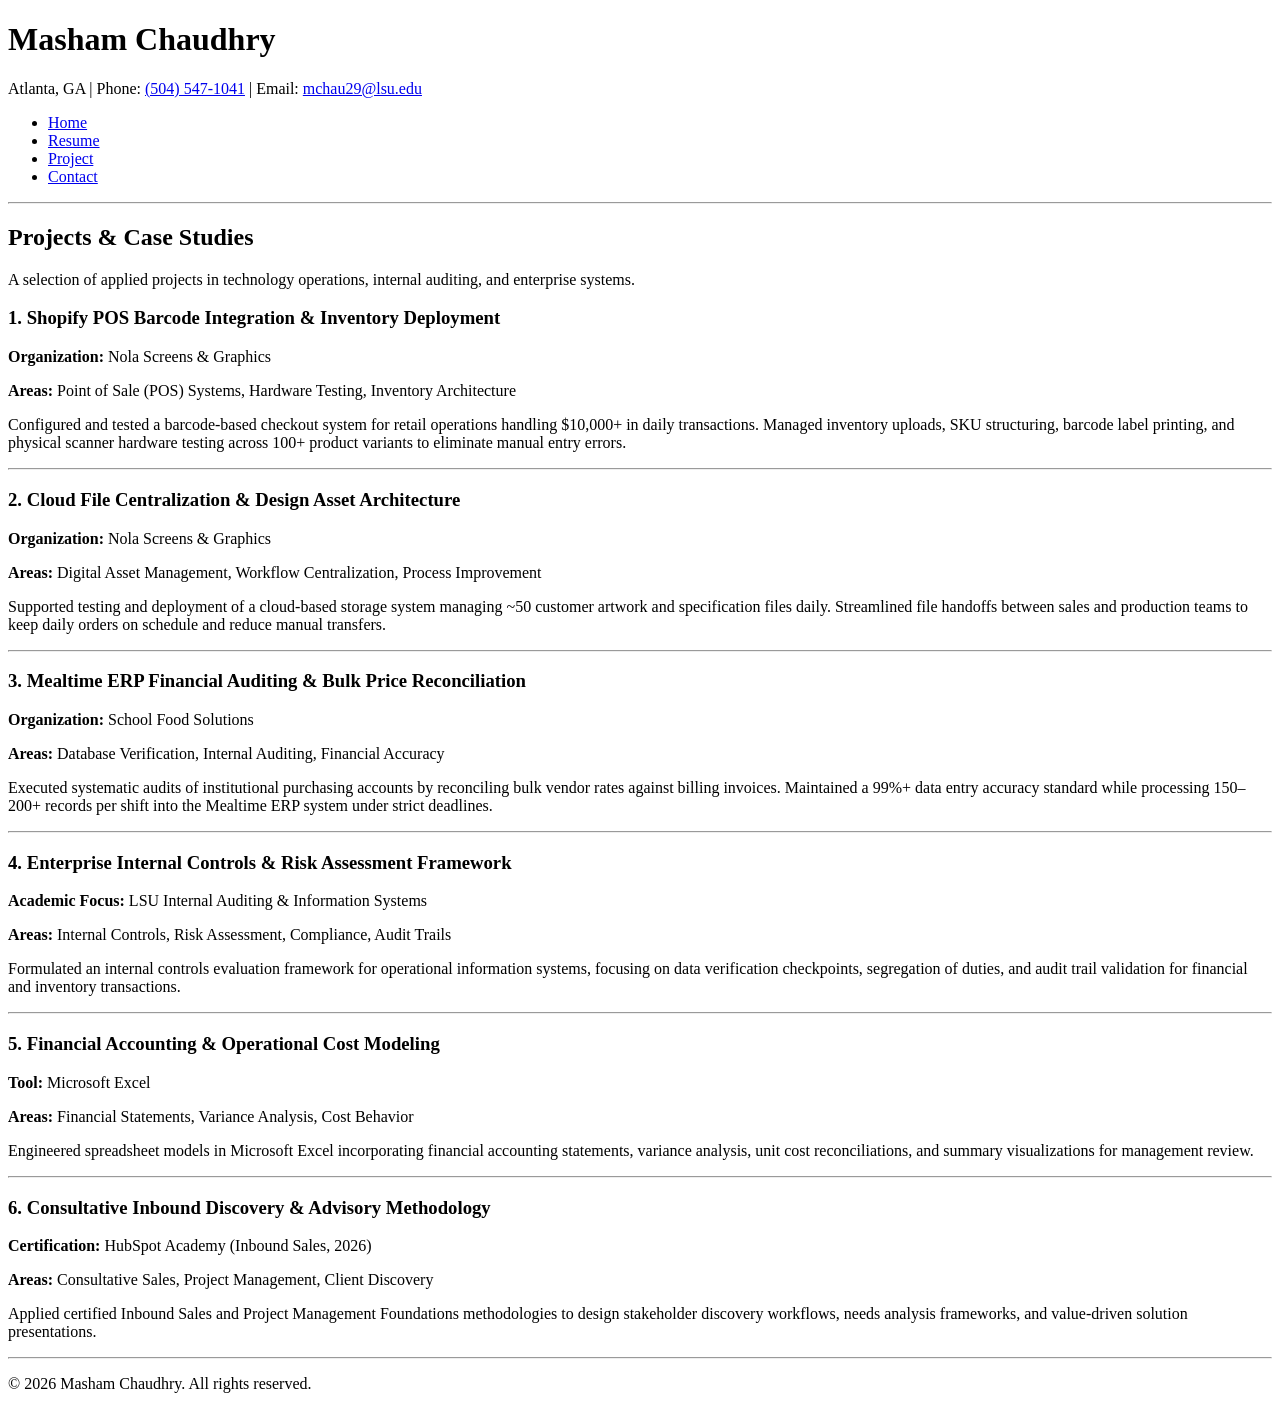
==== project.html @ d4826330 "Initial website" ====
<!DOCTYPE html>
<html lang="en">
<head>
  <meta charset="UTF-8">
  <meta name="viewport" content="width=device-width, initial-scale=1.0">
  <title>Masham Chaudhry - Projects</title>
</head>
<body>

  <!-- Header -->
  <header>
    <h1>Masham Chaudhry</h1>
    <p>
      Atlanta, GA | Phone: <a href="tel:5045471041">(504) 547-1041</a> | Email: <a href="mailto:mchau29@lsu.edu">mchau29@lsu.edu</a>
    </p>

    <!-- Navigation Links -->
    <nav>
      <ul>
        <li><a href="index.html">Home</a></li>
        <li><a href="resume.html">Resume</a></li>
        <li><a href="project.html">Project</a></li>
        <li><a href="index.html#contact">Contact</a></li>
      </ul>
    </nav>
  </header>

  <hr>

  <main>

    <section>
      <h2>Projects &amp; Case Studies</h2>
      <p>A selection of applied projects in technology operations, internal auditing, and enterprise systems.</p>

      <article>
        <h3>1. Shopify POS Barcode Integration &amp; Inventory Deployment</h3>
        <p><strong>Organization:</strong> Nola Screens &amp; Graphics</p>
        <p><strong>Areas:</strong> Point of Sale (POS) Systems, Hardware Testing, Inventory Architecture</p>
        <p>
          Configured and tested a barcode-based checkout system for retail operations handling $10,000+ in daily transactions. Managed inventory uploads, SKU structuring, barcode label printing, and physical scanner hardware testing across 100+ product variants to eliminate manual entry errors.
        </p>
      </article>

      <hr>

      <article>
        <h3>2. Cloud File Centralization &amp; Design Asset Architecture</h3>
        <p><strong>Organization:</strong> Nola Screens &amp; Graphics</p>
        <p><strong>Areas:</strong> Digital Asset Management, Workflow Centralization, Process Improvement</p>
        <p>
          Supported testing and deployment of a cloud-based storage system managing ~50 customer artwork and specification files daily. Streamlined file handoffs between sales and production teams to keep daily orders on schedule and reduce manual transfers.
        </p>
      </article>

      <hr>

      <article>
        <h3>3. Mealtime ERP Financial Auditing &amp; Bulk Price Reconciliation</h3>
        <p><strong>Organization:</strong> School Food Solutions</p>
        <p><strong>Areas:</strong> Database Verification, Internal Auditing, Financial Accuracy</p>
        <p>
          Executed systematic audits of institutional purchasing accounts by reconciling bulk vendor rates against billing invoices. Maintained a 99%+ data entry accuracy standard while processing 150–200+ records per shift into the Mealtime ERP system under strict deadlines.
        </p>
      </article>

      <hr>

      <article>
        <h3>4. Enterprise Internal Controls &amp; Risk Assessment Framework</h3>
        <p><strong>Academic Focus:</strong> LSU Internal Auditing &amp; Information Systems</p>
        <p><strong>Areas:</strong> Internal Controls, Risk Assessment, Compliance, Audit Trails</p>
        <p>
          Formulated an internal controls evaluation framework for operational information systems, focusing on data verification checkpoints, segregation of duties, and audit trail validation for financial and inventory transactions.
        </p>
      </article>

      <hr>

      <article>
        <h3>5. Financial Accounting &amp; Operational Cost Modeling</h3>
        <p><strong>Tool:</strong> Microsoft Excel</p>
        <p><strong>Areas:</strong> Financial Statements, Variance Analysis, Cost Behavior</p>
        <p>
          Engineered spreadsheet models in Microsoft Excel incorporating financial accounting statements, variance analysis, unit cost reconciliations, and summary visualizations for management review.
        </p>
      </article>

      <hr>

      <article>
        <h3>6. Consultative Inbound Discovery &amp; Advisory Methodology</h3>
        <p><strong>Certification:</strong> HubSpot Academy (Inbound Sales, 2026)</p>
        <p><strong>Areas:</strong> Consultative Sales, Project Management, Client Discovery</p>
        <p>
          Applied certified Inbound Sales and Project Management Foundations methodologies to design stakeholder discovery workflows, needs analysis frameworks, and value-driven solution presentations.
        </p>
      </article>
    </section>

  </main>

  <hr>

  <!-- Footer -->
  <footer>
    <p>&copy; 2026 Masham Chaudhry. All rights reserved.</p>
  </footer>

</body>
</html>
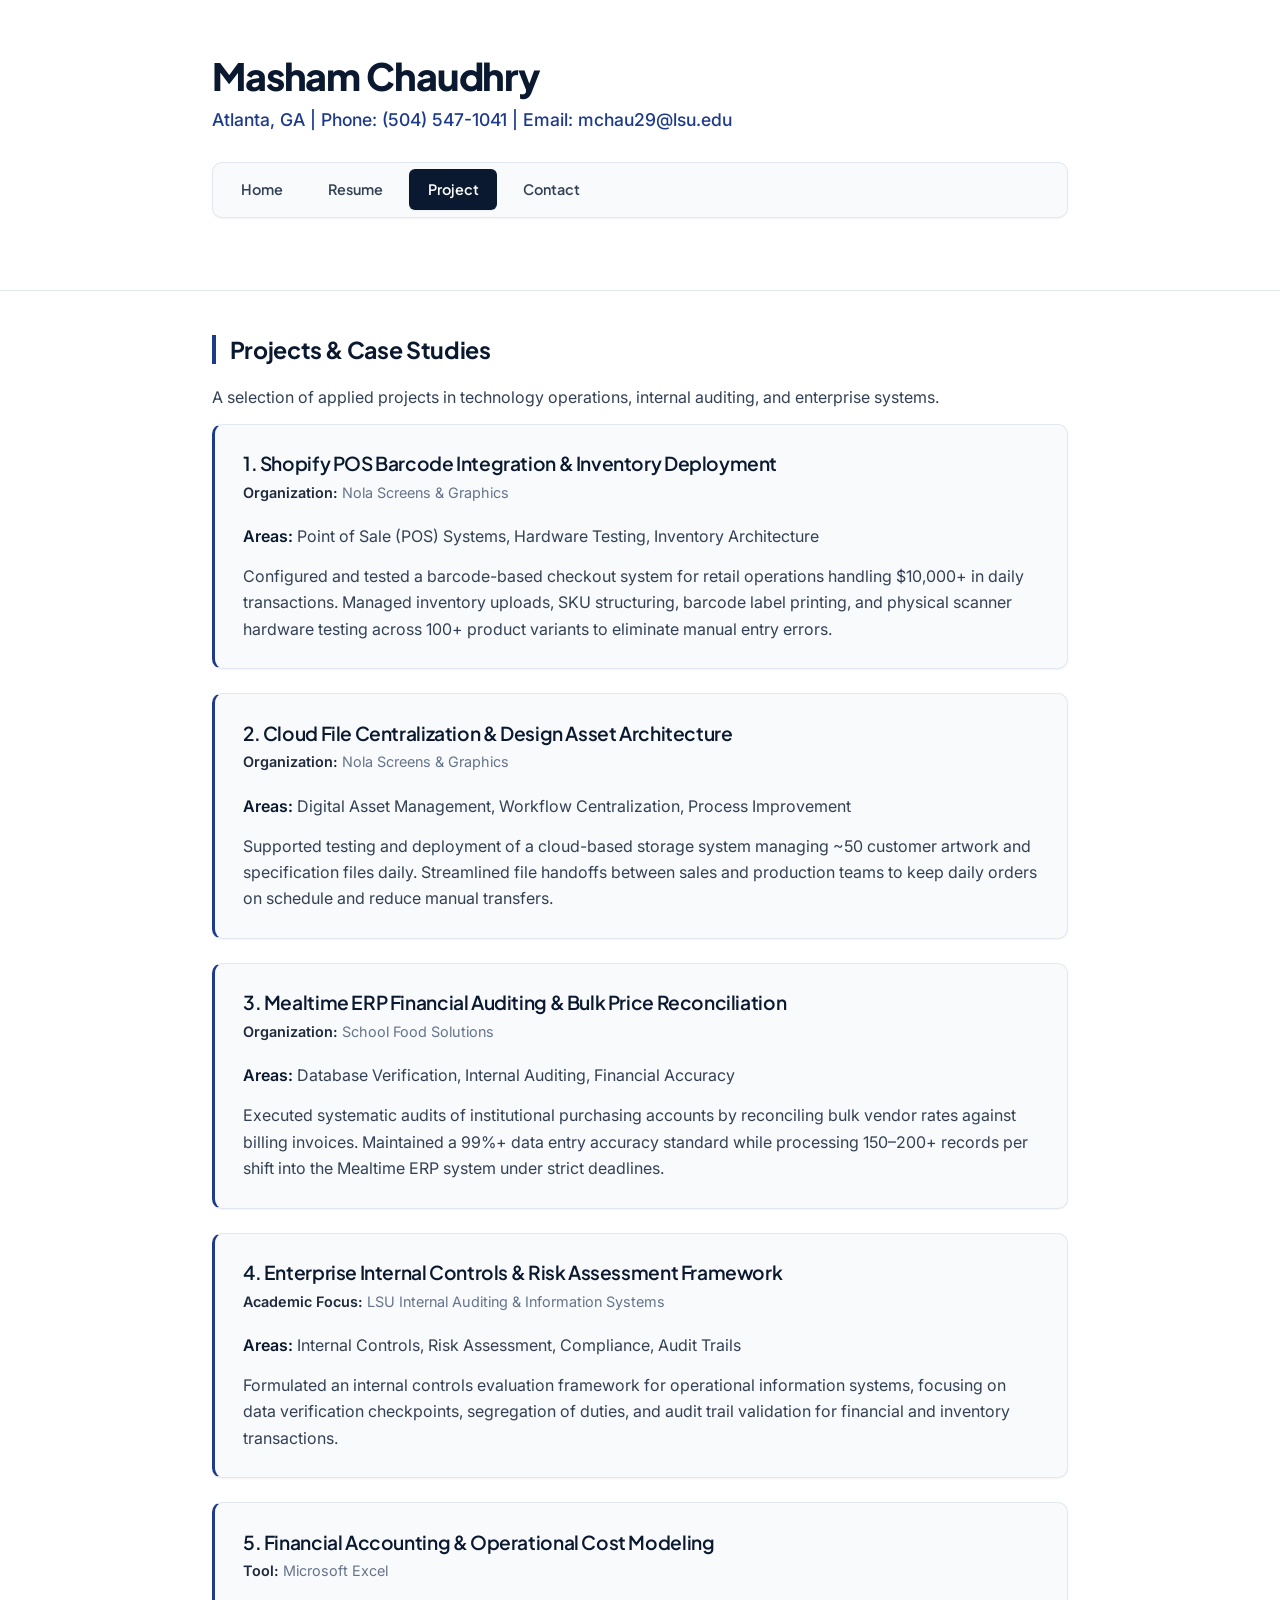
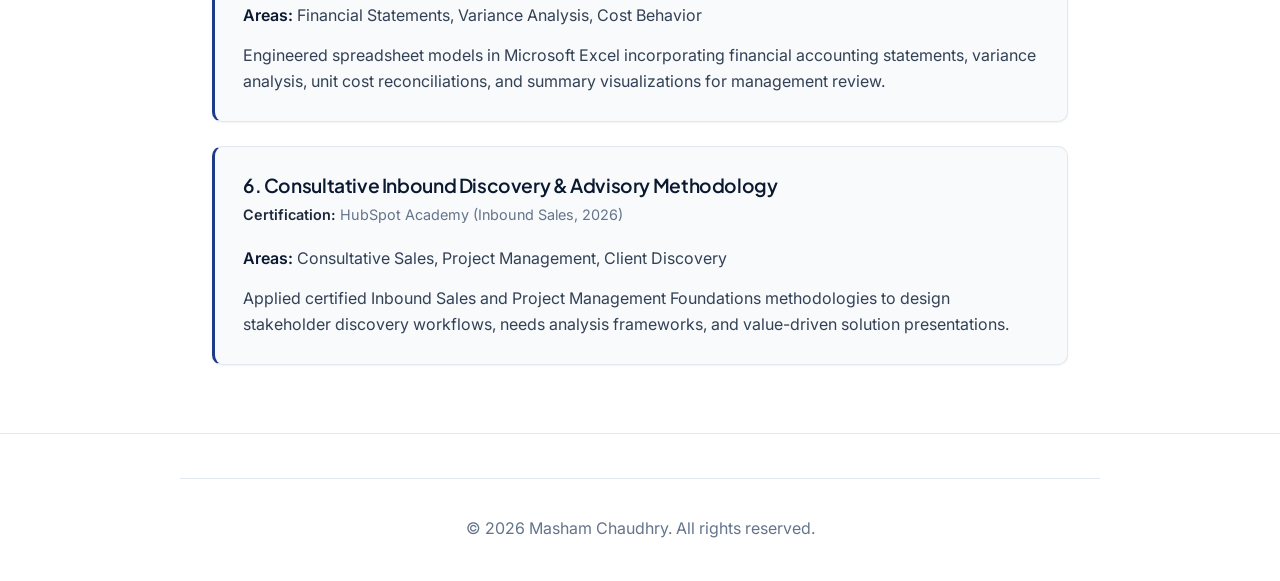
==== commit 2a9d40d0: "Added website styling" ====
--- a/project.html
+++ b/project.html
@@ -4,6 +4,7 @@
   <meta charset="UTF-8">
   <meta name="viewport" content="width=device-width, initial-scale=1.0">
   <title>Masham Chaudhry - Projects</title>
+  <link rel="stylesheet" href="styles.css">
 </head>
 <body>
 
@@ -19,7 +20,7 @@
       <ul>
         <li><a href="index.html">Home</a></li>
         <li><a href="resume.html">Resume</a></li>
-        <li><a href="project.html">Project</a></li>
+        <li><a href="project.html" class="active">Project</a></li>
         <li><a href="index.html#contact">Contact</a></li>
       </ul>
     </nav>
--- a/styles.css
+++ b/styles.css
@@ -0,0 +1,693 @@
+/* ==========================================================================
+   MASHAM CHAUDHRY - PORTFOLIO DESIGN SYSTEM
+   Information Systems & Analytics | LSU E. J. Ourso College of Business
+   Target: Technology Consulting & Analytics Recruiter-Focused Design
+   ========================================================================== */
+
+/* --- Google Fonts --- */
+@import url('https://fonts.googleapis.com/css2?family=Inter:wght@400;500;600;700&family=Plus+Jakarta+Sans:wght@500;600;700;800&display=swap');
+
+/* --- Design Tokens / CSS Variables --- */
+:root {
+  /* Color Palette: Crisp White, Dark Navy, Refined Charcoal */
+  --bg-primary: #FFFFFF;
+  --bg-surface: #F8FAFC;
+  --bg-subtle: #F1F5F9;
+  --bg-card: #FFFFFF;
+
+  /* Executive Navy Accents */
+  --navy-dark: #0A192F;       /* Headings, primary brand text */
+  --navy-slate: #0F172A;      /* Deep slate navy */
+  --navy-primary: #1E3A8A;    /* Corporate blue accent */
+  --navy-hover: #172554;      /* Deep interactive hover */
+  --navy-tint: #EEF2FF;       /* Soft navy background tint */
+  --navy-tint-border: #C7D2FE;/* Subtle navy border */
+
+  /* Charcoal & Neutrals */
+  --charcoal-dark: #1E293B;   /* Sub-headings, high-emphasis text */
+  --charcoal-body: #334155;   /* Primary body reading text */
+  --charcoal-muted: #64748B;  /* Metadata, dates, affiliations */
+  --charcoal-light: #94A3B8;  /* Subtle helper text */
+  --border-light: #E2E8F0;    /* Hairline borders and dividers */
+  --border-medium: #CBD5E1;   /* Input borders and card edges */
+
+  /* LSU Accent (Subtle, tasteful nod) */
+  --lsu-purple-subtle: #F5F3FF;
+  --lsu-gold: #D97706;
+
+  /* Typography */
+  --font-heading: 'Plus Jakarta Sans', -apple-system, BlinkMacSystemFont, "Segoe UI", Roboto, sans-serif;
+  --font-body: 'Inter', -apple-system, BlinkMacSystemFont, "Segoe UI", Roboto, sans-serif;
+
+  /* Shadows */
+  --shadow-sm: 0 1px 2px 0 rgba(15, 23, 42, 0.05);
+  --shadow-md: 0 4px 6px -1px rgba(15, 23, 42, 0.07), 0 2px 4px -2px rgba(15, 23, 42, 0.04);
+  --shadow-lg: 0 10px 15px -3px rgba(15, 23, 42, 0.08), 0 4px 6px -4px rgba(15, 23, 42, 0.03);
+
+  /* Radius & Transitions */
+  --radius-sm: 6px;
+  --radius-md: 10px;
+  --radius-lg: 14px;
+  --radius-pill: 9999px;
+  --transition: all 0.2s cubic-bezier(0.16, 1, 0.3, 1);
+
+  /* Content Width */
+  --container-max-width: 920px;
+}
+
+/* --- Global Reset & Box Sizing --- */
+*, *::before, *::after {
+  box-sizing: border-box;
+  margin: 0;
+  padding: 0;
+}
+
+html {
+  scroll-behavior: smooth;
+  font-size: 16px;
+}
+
+body {
+  background-color: var(--bg-primary);
+  color: var(--charcoal-body);
+  font-family: var(--font-body);
+  line-height: 1.65;
+  -webkit-font-smoothing: antialiased;
+  -moz-osx-font-smoothing: grayscale;
+  min-height: 100vh;
+  display: flex;
+  flex-direction: column;
+}
+
+/* --- Container Alignment --- */
+header, main, footer {
+  width: 100%;
+  max-width: var(--container-max-width);
+  margin-left: auto;
+  margin-right: auto;
+  padding-left: 2rem;
+  padding-right: 2rem;
+}
+
+main {
+  flex-grow: 1;
+}
+
+/* --- Typography Hierarchy --- */
+h1, h2, h3, h4, h5, h6 {
+  font-family: var(--font-heading);
+  color: var(--navy-dark);
+  line-height: 1.25;
+  font-weight: 700;
+  letter-spacing: -0.02em;
+}
+
+h1 {
+  font-size: 2.35rem;
+  font-weight: 800;
+  letter-spacing: -0.03em;
+  margin-bottom: 0.35rem;
+}
+
+h2 {
+  font-size: 1.45rem;
+  font-weight: 700;
+  letter-spacing: -0.015em;
+  color: var(--navy-dark);
+  margin-bottom: 1.25rem;
+  padding-left: 0.85rem;
+  border-left: 4px solid var(--navy-primary);
+  display: flex;
+  align-items: center;
+}
+
+h3 {
+  font-size: 1.15rem;
+  font-weight: 600;
+  color: var(--navy-dark);
+  margin-bottom: 0.35rem;
+}
+
+p {
+  margin-bottom: 0.85rem;
+  font-size: 1rem;
+}
+
+p:last-child {
+  margin-bottom: 0;
+}
+
+strong {
+  font-weight: 600;
+  color: var(--navy-dark);
+}
+
+em {
+  font-style: normal;
+  color: var(--navy-primary);
+  font-weight: 500;
+}
+
+/* --- Links --- */
+a {
+  color: var(--navy-primary);
+  text-decoration: none;
+  font-weight: 500;
+  transition: var(--transition);
+}
+
+a:hover {
+  color: var(--navy-hover);
+  text-decoration: underline;
+  text-underline-offset: 3px;
+}
+
+/* --- Divider Lines (<hr>) --- */
+hr {
+  border: none;
+  border-top: 1px solid var(--border-light);
+  margin: 2.75rem 0;
+}
+
+/* --- Header & Hero Section --- */
+header {
+  padding-top: 3.25rem;
+  padding-bottom: 1.25rem;
+}
+
+header h1 {
+  color: var(--navy-dark);
+}
+
+header p {
+  color: var(--charcoal-body);
+  font-size: 0.975rem;
+  margin-bottom: 0.4rem;
+}
+
+header p:first-of-type {
+  font-size: 1.1rem;
+  color: var(--navy-primary);
+  font-weight: 500;
+  margin-bottom: 0.25rem;
+}
+
+header p:nth-of-type(2) {
+  color: var(--charcoal-muted);
+  font-size: 0.95rem;
+}
+
+header a {
+  color: var(--navy-primary);
+  font-weight: 500;
+}
+
+/* --- Navigation Bar --- */
+nav {
+  margin-top: 1.75rem;
+  margin-bottom: 0.5rem;
+  background-color: var(--bg-surface);
+  border: 1px solid var(--border-light);
+  border-radius: var(--radius-md);
+  padding: 0.4rem 0.6rem;
+  box-shadow: var(--shadow-sm);
+}
+
+nav ul {
+  list-style: none;
+  display: flex;
+  align-items: center;
+  gap: 0.5rem;
+  flex-wrap: wrap;
+}
+
+nav li {
+  margin: 0;
+}
+
+nav a {
+  display: inline-flex;
+  align-items: center;
+  padding: 0.55rem 1.15rem;
+  font-family: var(--font-heading);
+  font-size: 0.9rem;
+  font-weight: 600;
+  color: var(--charcoal-body);
+  text-decoration: none;
+  border-radius: var(--radius-sm);
+  transition: var(--transition);
+}
+
+nav a:hover {
+  color: var(--navy-dark);
+  background-color: rgba(30, 58, 138, 0.08);
+  text-decoration: none;
+}
+
+/* Active navigation item */
+nav a.active,
+nav a[aria-current="page"] {
+  background-color: var(--navy-dark);
+  color: #FFFFFF;
+  box-shadow: var(--shadow-sm);
+}
+
+nav a.active:hover,
+nav a[aria-current="page"]:hover {
+  background-color: var(--navy-primary);
+  color: #FFFFFF;
+}
+
+/* --- Main Sections --- */
+section {
+  margin-bottom: 1.5rem;
+}
+
+/* --- About Me Section (#about) --- */
+#about p {
+  font-size: 1.05rem;
+  line-height: 1.75;
+  color: var(--charcoal-body);
+  margin-bottom: 1rem;
+}
+
+/* --- Skills Section Table (#skills table on index.html) --- */
+table {
+  width: 100%;
+  border-collapse: separate;
+  border-spacing: 0;
+  border: 1px solid var(--border-light);
+  border-radius: var(--radius-md);
+  overflow: hidden;
+  box-shadow: var(--shadow-sm);
+  margin-top: 1.25rem;
+  background-color: #FFFFFF;
+}
+
+th {
+  background-color: var(--navy-dark);
+  color: #FFFFFF;
+  font-family: var(--font-heading);
+  font-weight: 600;
+  font-size: 0.925rem;
+  text-align: left;
+  padding: 0.95rem 1.25rem;
+  letter-spacing: 0.02em;
+  border: none;
+}
+
+td {
+  padding: 1.1rem 1.25rem;
+  border-top: 1px solid var(--border-light);
+  border-left: none;
+  border-right: none;
+  border-bottom: none;
+  font-size: 0.925rem;
+  line-height: 1.6;
+  color: var(--charcoal-body);
+  vertical-align: top;
+}
+
+tbody tr:nth-child(even) {
+  background-color: var(--bg-surface);
+}
+
+tbody tr:hover {
+  background-color: var(--navy-tint);
+}
+
+td:first-child {
+  width: 32%;
+  color: var(--navy-dark);
+}
+
+/* --- Experience & Articles (Cards) --- */
+article {
+  background-color: var(--bg-surface);
+  border: 1px solid var(--border-light);
+  border-left: 3px solid var(--navy-primary);
+  border-radius: var(--radius-md);
+  padding: 1.65rem 1.75rem;
+  margin-bottom: 1.5rem;
+  box-shadow: var(--shadow-sm);
+  transition: var(--transition);
+}
+
+article:hover {
+  border-color: var(--border-medium);
+  border-left-color: var(--navy-dark);
+  box-shadow: var(--shadow-md);
+  transform: translateY(-1px);
+}
+
+article h3 {
+  font-size: 1.2rem;
+  color: var(--navy-dark);
+  margin-bottom: 0.35rem;
+}
+
+article > p:first-of-type {
+  font-size: 0.9rem;
+  color: var(--charcoal-muted);
+  margin-bottom: 1.15rem;
+}
+
+article > p:first-of-type em {
+  font-weight: 600;
+  color: var(--navy-primary);
+}
+
+article > p:first-of-type strong {
+  color: var(--charcoal-dark);
+  font-weight: 600;
+}
+
+article ul {
+  list-style-type: disc;
+  padding-left: 1.35rem;
+  display: flex;
+  flex-direction: column;
+  gap: 0.6rem;
+}
+
+article li {
+  font-size: 0.9375rem;
+  color: var(--charcoal-body);
+  line-height: 1.6;
+}
+
+/* --- Project Articles Specifics (project.html) --- */
+/* Subtle styling for Project metadata rows */
+article p strong {
+  color: var(--navy-dark);
+}
+
+/* Space out the description in project articles */
+main > section article p:last-child {
+  margin-top: 0.85rem;
+  line-height: 1.65;
+  color: var(--charcoal-body);
+}
+
+/* Remove excessive <hr> spacing between project articles */
+main > section hr {
+  display: none;
+}
+
+/* --- Resume Specific Sections (resume.html) --- */
+
+/* Official PDF Download Link */
+a[download] {
+  display: inline-flex;
+  align-items: center;
+  gap: 0.5rem;
+  background-color: var(--navy-dark);
+  color: #FFFFFF;
+  padding: 0.75rem 1.4rem;
+  border-radius: var(--radius-sm);
+  font-family: var(--font-heading);
+  font-weight: 600;
+  font-size: 0.925rem;
+  text-decoration: none;
+  box-shadow: var(--shadow-sm);
+  transition: var(--transition);
+  margin-top: 0.35rem;
+  margin-bottom: 0.25rem;
+}
+
+a[download]::before {
+  content: "↓";
+  font-size: 1.1rem;
+  font-weight: 700;
+  line-height: 1;
+}
+
+a[download]:hover {
+  background-color: var(--navy-primary);
+  color: #FFFFFF;
+  box-shadow: var(--shadow-md);
+  transform: translateY(-1px);
+  text-decoration: none;
+}
+
+/* Resume Section Lists (Skills & Involvement) */
+section > ul {
+  list-style: none;
+  padding: 0;
+  display: flex;
+  flex-direction: column;
+  gap: 0.85rem;
+}
+
+section > ul > li {
+  background-color: var(--bg-surface);
+  border: 1px solid var(--border-light);
+  border-radius: var(--radius-md);
+  padding: 1.1rem 1.35rem;
+  font-size: 0.95rem;
+  color: var(--charcoal-body);
+  line-height: 1.6;
+  box-shadow: var(--shadow-sm);
+}
+
+section > ul > li strong {
+  color: var(--navy-dark);
+  display: inline-block;
+  margin-bottom: 0.15rem;
+}
+
+/* --- Contact Section & Form (#contact on index.html) --- */
+#contact > ul {
+  list-style: none;
+  padding: 0;
+  display: flex;
+  flex-wrap: wrap;
+  gap: 1.25rem;
+  margin: 1.5rem 0 2rem 0;
+}
+
+#contact > ul > li {
+  background-color: var(--bg-surface);
+  border: 1px solid var(--border-light);
+  border-radius: var(--radius-md);
+  padding: 0.85rem 1.25rem;
+  font-size: 0.925rem;
+  display: flex;
+  align-items: center;
+  gap: 0.4rem;
+  box-shadow: var(--shadow-sm);
+}
+
+#contact h3 {
+  margin-top: 2rem;
+  margin-bottom: 1rem;
+  font-size: 1.25rem;
+  color: var(--navy-dark);
+}
+
+/* Contact Form Styling */
+form {
+  background-color: var(--bg-surface);
+  border: 1px solid var(--border-light);
+  border-radius: var(--radius-lg);
+  padding: 2.25rem;
+  box-shadow: var(--shadow-md);
+  max-width: 680px;
+}
+
+form p {
+  margin-bottom: 1.35rem;
+}
+
+form label {
+  font-family: var(--font-heading);
+  font-size: 0.875rem;
+  font-weight: 600;
+  color: var(--navy-dark);
+  display: inline-block;
+  margin-bottom: 0.45rem;
+}
+
+form input[type="text"],
+form input[type="email"],
+form textarea {
+  width: 100%;
+  padding: 0.75rem 1rem;
+  border: 1px solid var(--border-medium);
+  border-radius: var(--radius-sm);
+  background-color: #FFFFFF;
+  font-family: var(--font-body);
+  font-size: 0.95rem;
+  color: var(--navy-dark);
+  transition: var(--transition);
+}
+
+form input[type="text"]:focus,
+form input[type="email"]:focus,
+form textarea:focus {
+  outline: none;
+  border-color: var(--navy-primary);
+  box-shadow: 0 0 0 3px rgba(30, 58, 138, 0.12);
+}
+
+form textarea {
+  resize: vertical;
+  min-height: 120px;
+}
+
+/* Form Submit Button */
+form button[type="submit"] {
+  background-color: var(--navy-dark);
+  color: #FFFFFF;
+  border: 1px solid var(--navy-dark);
+  border-radius: var(--radius-sm);
+  padding: 0.8rem 1.85rem;
+  font-family: var(--font-heading);
+  font-size: 0.925rem;
+  font-weight: 600;
+  cursor: pointer;
+  box-shadow: var(--shadow-sm);
+  transition: var(--transition);
+}
+
+form button[type="submit"]:hover {
+  background-color: var(--navy-primary);
+  border-color: var(--navy-primary);
+  transform: translateY(-1px);
+  box-shadow: var(--shadow-md);
+}
+
+form button[type="submit"]:active {
+  transform: translateY(0);
+}
+
+/* --- Footer --- */
+footer {
+  margin-top: auto;
+  border-top: 1px solid var(--border-light);
+  padding-top: 2.25rem;
+  padding-bottom: 2.5rem;
+  text-align: center;
+  color: var(--charcoal-muted);
+  font-size: 0.875rem;
+}
+
+/* --- Responsive Media Queries --- */
+@media (max-width: 768px) {
+  header, main, footer {
+    padding-left: 1.25rem;
+    padding-right: 1.25rem;
+  }
+
+  header {
+    padding-top: 2.25rem;
+  }
+
+  h1 {
+    font-size: 2rem;
+  }
+
+  h2 {
+    font-size: 1.3rem;
+  }
+
+  nav ul {
+    gap: 0.35rem;
+  }
+
+  nav a {
+    padding: 0.45rem 0.85rem;
+    font-size: 0.85rem;
+  }
+
+  article {
+    padding: 1.35rem;
+  }
+
+  form {
+    padding: 1.5rem;
+  }
+
+  #contact > ul {
+    flex-direction: column;
+    gap: 0.75rem;
+  }
+}
+
+@media (max-width: 580px) {
+  /* Modern card transformation for tables on small mobile viewports */
+  table, thead, tbody, th, td, tr {
+    display: block;
+  }
+
+  thead tr {
+    position: absolute;
+    top: -9999px;
+    left: -9999px;
+  }
+
+  tr {
+    border: 1px solid var(--border-light);
+    border-radius: var(--radius-md);
+    margin-bottom: 1rem;
+    padding: 0.85rem;
+    background-color: #FFFFFF;
+  }
+
+  td {
+    border: none;
+    padding: 0.4rem 0.25rem;
+    width: 100% !important;
+  }
+
+  td:first-child {
+    font-weight: 700;
+    color: var(--navy-dark);
+    padding-bottom: 0.25rem;
+    border-bottom: 1px solid var(--border-light);
+    margin-bottom: 0.4rem;
+  }
+
+  nav ul {
+    justify-content: space-between;
+  }
+
+  nav a {
+    flex-grow: 1;
+    text-align: center;
+    justify-content: center;
+    padding: 0.5rem 0.5rem;
+  }
+
+  form button[type="submit"] {
+    width: 100%;
+  }
+}
+
+/* --- Print Stylesheet (Recruiter Clean Output) --- */
+@media print {
+  nav, form, button {
+    display: none !important;
+  }
+
+  body {
+    background-color: #FFFFFF;
+    color: #000000;
+    font-size: 11pt;
+  }
+
+  header, main, footer {
+    max-width: 100%;
+    padding: 0;
+  }
+
+  article {
+    border: 1px solid #CCC;
+    box-shadow: none;
+    page-break-inside: avoid;
+  }
+
+  hr {
+    border-top: 1px solid #DDD;
+  }
+}
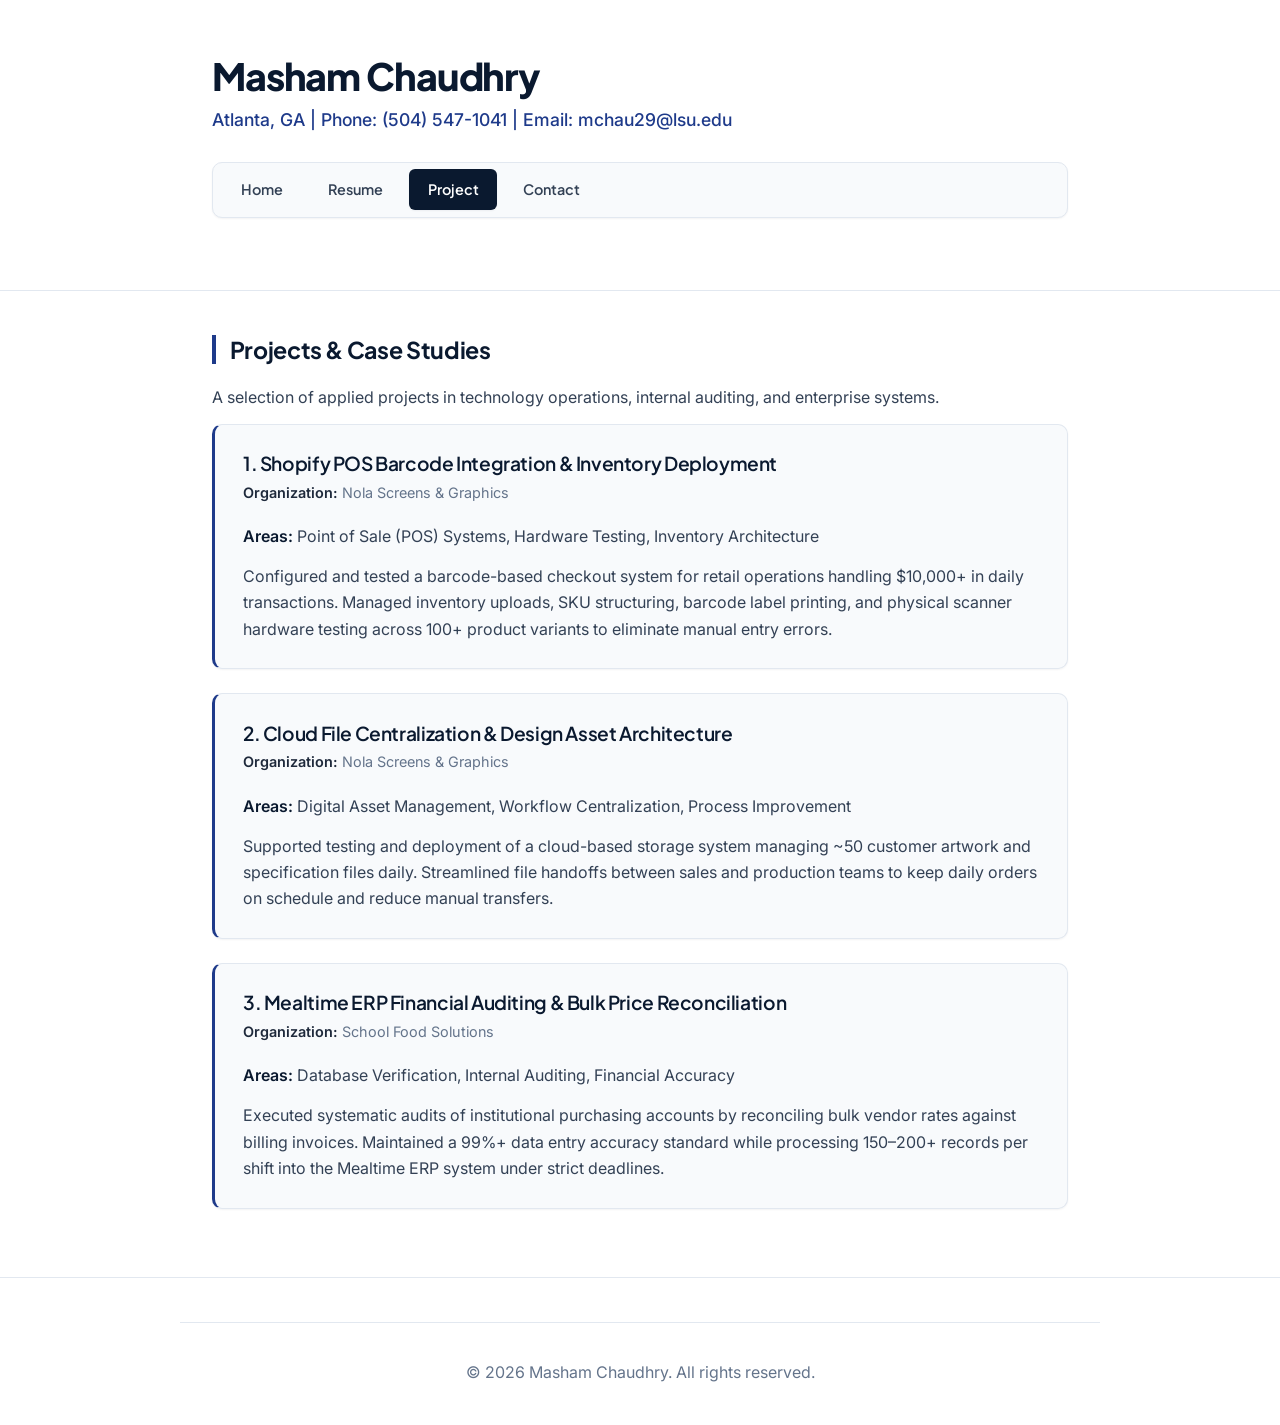
==== commit 1e07d6dc: "Refined project portfolio content" ====
--- a/project.html
+++ b/project.html
@@ -64,39 +64,6 @@
           Executed systematic audits of institutional purchasing accounts by reconciling bulk vendor rates against billing invoices. Maintained a 99%+ data entry accuracy standard while processing 150–200+ records per shift into the Mealtime ERP system under strict deadlines.
         </p>
       </article>
-
-      <hr>
-
-      <article>
-        <h3>4. Enterprise Internal Controls &amp; Risk Assessment Framework</h3>
-        <p><strong>Academic Focus:</strong> LSU Internal Auditing &amp; Information Systems</p>
-        <p><strong>Areas:</strong> Internal Controls, Risk Assessment, Compliance, Audit Trails</p>
-        <p>
-          Formulated an internal controls evaluation framework for operational information systems, focusing on data verification checkpoints, segregation of duties, and audit trail validation for financial and inventory transactions.
-        </p>
-      </article>
-
-      <hr>
-
-      <article>
-        <h3>5. Financial Accounting &amp; Operational Cost Modeling</h3>
-        <p><strong>Tool:</strong> Microsoft Excel</p>
-        <p><strong>Areas:</strong> Financial Statements, Variance Analysis, Cost Behavior</p>
-        <p>
-          Engineered spreadsheet models in Microsoft Excel incorporating financial accounting statements, variance analysis, unit cost reconciliations, and summary visualizations for management review.
-        </p>
-      </article>
-
-      <hr>
-
-      <article>
-        <h3>6. Consultative Inbound Discovery &amp; Advisory Methodology</h3>
-        <p><strong>Certification:</strong> HubSpot Academy (Inbound Sales, 2026)</p>
-        <p><strong>Areas:</strong> Consultative Sales, Project Management, Client Discovery</p>
-        <p>
-          Applied certified Inbound Sales and Project Management Foundations methodologies to design stakeholder discovery workflows, needs analysis frameworks, and value-driven solution presentations.
-        </p>
-      </article>
     </section>
 
   </main>
